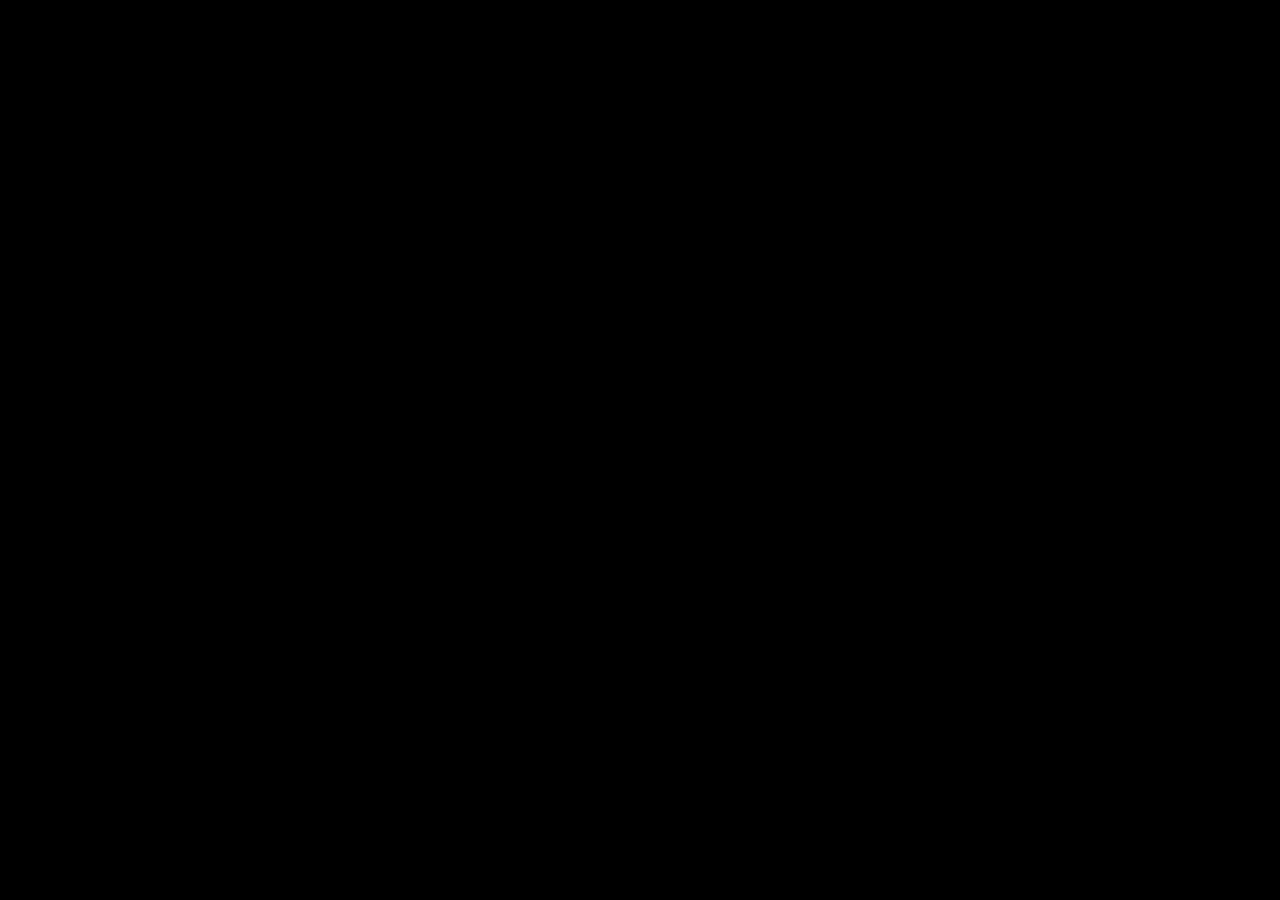
==== page3.html @ e81e43d9 "Create page3.html" ====
<!DOCTYPE html>
<html lang="en">
<head>
  <meta charset="UTF-8">
  <meta name="viewport" content="width=device-width, initial-scale=1.0">
  <title>Tour Dates - Katy Perry</title>
  <link rel="stylesheet" href="style.css">
</head>
<body>

  <main class="screen">
    <img src="screen3.png" alt="Katy Perry US Tour Polaroids">
  </main>

</body>
</html>
---- style.css ----
/* RULE 1: Only the selected screen is visible. */

* {
  box-sizing: border-box;
}

html, body {
  margin: 0;
  width: 100%;
  min-height: 100%;
  background: black;
}

/* Hide all screens by default */
.screen {
  display: none;
  position: relative;
  width: 100%;
  min-height: 100vh;
  align-items: center;
  justify-content: center;
}

/* Show the first screen when the page opens */
#screen1 {
  display: flex;
}

/* Show screen 2 when clicked */
body:has(#screen2:target) #screen1 {
  display: none;
}

#screen2:target {
  display: flex;
}

/* Show screen 3 when clicked */
body:has(#screen3:target) #screen1 {
  display: none;
}

#screen3:target {
  display: flex;
}

/* RULE 2: Images scale to fit the screen. */
.screen img {
  display: block;
  width: 100%;
  height: auto;
}

/* RULE 3: Clickable areas overlay the artwork. */
.click-area {
  position: absolute;
  display: block;
  cursor: pointer;
}

/* WAKE UP PARTY GIRL */
.wake-up {
  left: 20%;
  top: 73%;
  width: 65%;
  height: 16%;
}

/* GET UR TICKETS */
.tickets {
  left: 30%;
  top: 57%;
  width: 42%;
  height: 17%;
}

.click-area:focus-visible {
  outline: 3px solid hotpink;
}
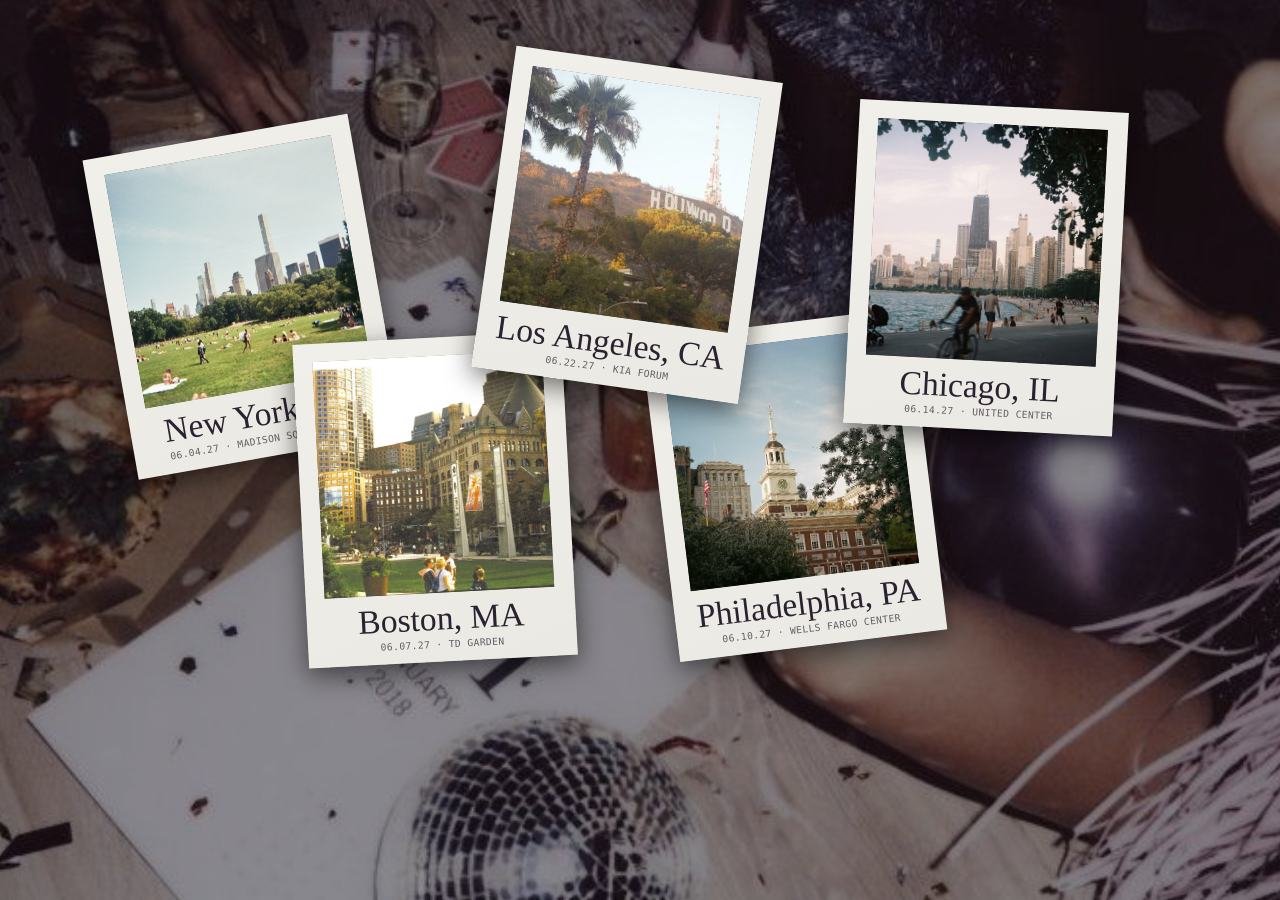
==== commit e38f9e3f: "Add files via upload" ====
--- a/page3.html
+++ b/page3.html
@@ -1,16 +1,73 @@
 <!DOCTYPE html>
 <html lang="en">
 <head>
-  <meta charset="UTF-8">
-  <meta name="viewport" content="width=device-width, initial-scale=1.0">
-  <title>Tour Dates - Katy Perry</title>
-  <link rel="stylesheet" href="style.css">
+<meta charset="utf-8">
+<meta name="viewport" content="width=device-width, initial-scale=1, viewport-fit=cover">
+<title>Tour Dates - Katy Perry</title>
+
+<style>
+:root{
+  --night:#120c18;
+  --bg-opacity:.6;                       
+  --card:#ebe9e3;
+  --script:"Mrs Saint Delafield","Snell Roundhand","Segoe Script",cursive;
+  --mono:"Space Mono",ui-monospace,monospace;
+  box-sizing:border-box;
+  padding-top:env(safe-area-inset-top,0px);
+  padding-bottom:env(safe-area-inset-bottom,0px);
+}
+html{scroll-padding-top:env(safe-area-inset-top,0px)}
+*,*::before,*::after{box-sizing:inherit}
+body{margin:0;min-height:100vh;background:var(--night);overflow-x:hidden;position:relative}
+body::before{content:"";position:fixed;inset:-4%;background:url(bg.jpg) center/cover no-repeat;opacity:var(--bg-opacity);z-index:0}
+.sr{position:absolute;width:1px;height:1px;overflow:hidden;clip:rect(0 0 0 0)}
+
+
+.stage{position:relative;z-index:1;width:min(100%,calc(100vh * 1.766));max-width:1710px;margin:0 auto;aspect-ratio:1710/968;container-type:inline-size}
+.polaroid{
+  --r:0deg;
+  position:absolute;left:calc(var(--x)*1%);top:calc(var(--y)*1%);width:calc(var(--w)*1%);
+  margin:0;display:flex;flex-direction:column;aspect-ratio:555/670;container-type:inline-size;background:linear-gradient(160deg,#f1efe9,var(--card));
+  box-shadow:0 .6cqw 2cqw rgb(0 0 0 / .55);
+  transform:translate(-50%,-50%) rotate(var(--r));
+  transition:transform .4s cubic-bezier(.3,1.5,.5,1),box-shadow .4s;
+  cursor:pointer;outline:none;
+}
+.photo{display:block;flex:none;width:calc(100% - 14.4cqw);margin:6.8cqw 7.2cqw 0;aspect-ratio:480/494;object-fit:cover;background:#222}
+figcaption{flex:1;display:flex;flex-direction:column;justify-content:center;padding:0 3cqw 1cqw;text-align:center;color:#2a2230;font-family:var(--script);font-size:min(12.5cqw,calc(84cqw/(var(--n)*.34)));line-height:1;white-space:nowrap}
+figcaption small{display:block;margin-top:1cqw;font:3.6cqw/1.4 var(--mono);letter-spacing:.04em;text-transform:uppercase;opacity:.7;white-space:normal}
+
+
+.polaroid:hover,.polaroid:focus,.polaroid:focus-visible{
+  transform:translate(-50%,-50%) rotate(0deg) scale(1.1);z-index:20!important;
+  box-shadow:0 1.6cqw 3.4cqw rgb(0 0 0 / .7)}
+.polaroid:focus-visible{outline:3px solid #ffd1f0;outline-offset:6px}
+
+.p-nyc{--x:19;--y:41;--w:21;--r:-10deg;z-index:1}
+.p-bos{--x:34;--y:69;--w:21;--r:-3deg;z-index:2}
+.p-la{--x:49;--y:31;--w:21;--r:8deg;z-index:4}
+.p-phl{--x:62;--y:67;--w:21;--r:-7deg;z-index:1}
+.p-chi{--x:77;--y:37;--w:21;--r:3deg;z-index:3}
+
+
+
+@media (max-width:760px){
+  .stage{aspect-ratio:auto;container-type:normal;display:flex;flex-wrap:wrap;justify-content:center;padding:2rem .5rem 4rem}
+  .polaroid{position:relative;left:auto;top:auto;width:46%;margin:-1rem -.4rem;transform:rotate(var(--r))}
+  .polaroid:hover,.polaroid:focus{transform:rotate(0deg) scale(1.06)}
+  .polaroid{box-shadow:0 .4rem 1rem rgb(0 0 0 / .55)}
+}
+@media (prefers-reduced-motion:reduce){.polaroid{transition:none}}
+</style>
 </head>
 <body>
-
-  <main class="screen">
-    <img src="screen3.png" alt="Katy Perry US Tour Polaroids">
-  </main>
-
+<h1 class="sr">Katy Perry, The Night Before Tour, 2027 North American Tour dates</h1>
+<main class="stage">
+  <figure class="polaroid p-nyc" tabindex="0"><img class="photo" src="nyc.jpg" alt="Brooklyn Bridge"><figcaption style="--n:12">New York, NY<small>06.04.27 · Madison Square Garden</small></figcaption></figure>
+  <figure class="polaroid p-bos" tabindex="0"><img class="photo" src="boston.jpg" alt="Boston street scene" style="object-position:55% 50%"><figcaption style="--n:10">Boston, MA<small>06.07.27 · TD Garden</small></figcaption></figure>
+  <figure class="polaroid p-la" tabindex="0"><img class="photo" src="la.jpg" alt="Hollywood sign through palm trees" style="object-position:70% 50%"><figcaption style="--n:15">Los Angeles, CA<small>06.22.27 · Kia Forum</small></figcaption></figure>
+  <figure class="polaroid p-phl" tabindex="0"><img class="photo" src="philly.jpg" alt="Independence Hall" style="object-position:48% 50%"><figcaption style="--n:16">Philadelphia, PA<small>06.10.27 · Wells Fargo Center</small></figcaption></figure>
+  <figure class="polaroid p-chi" tabindex="0"><img class="photo" src="chicago.jpg" alt="Chicago skyline from the lakefront" style="object-position:45% 50%"><figcaption style="--n:11">Chicago, IL<small>06.14.27 · United Center</small></figcaption></figure>
+</main>
 </body>
-</html>
+</html>
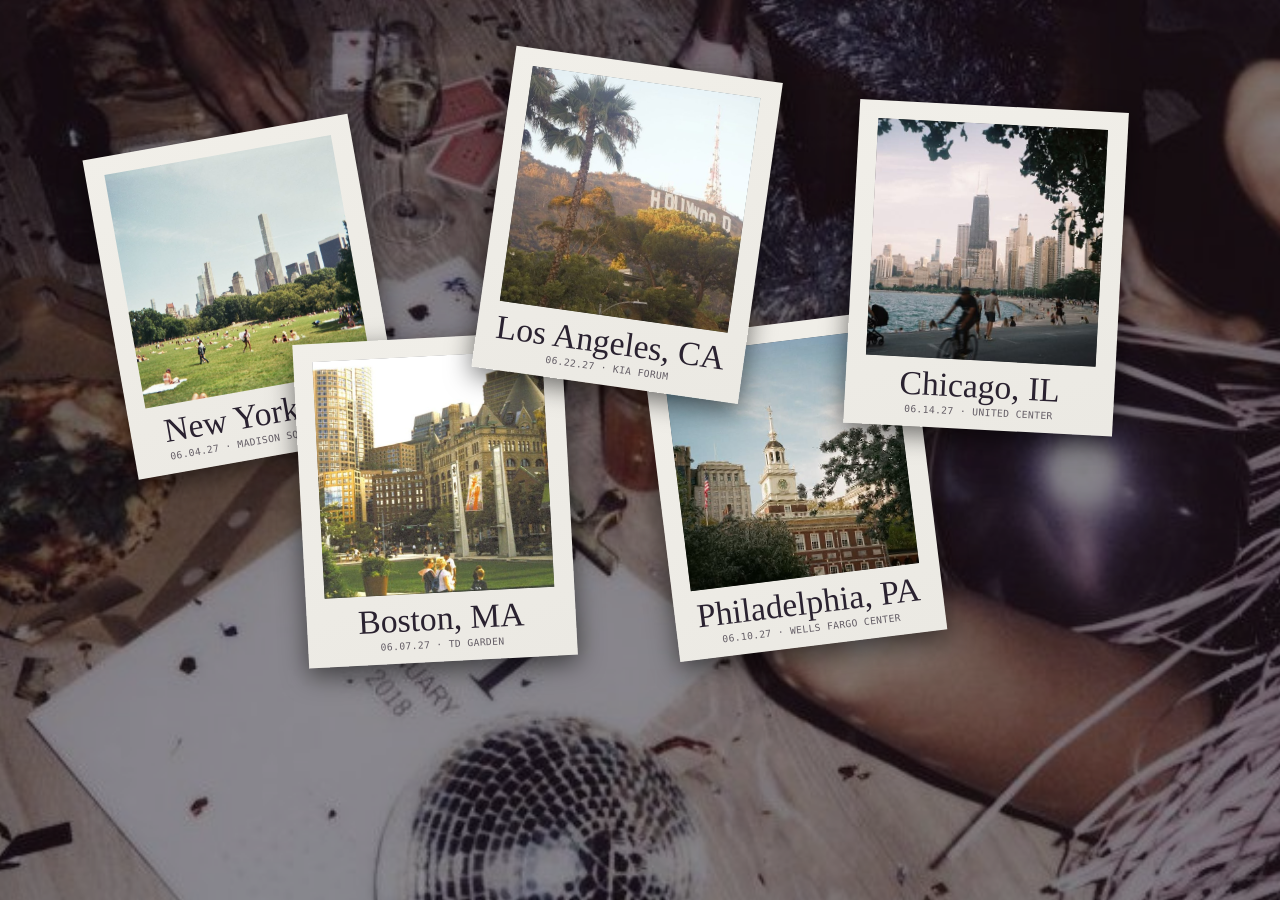
==== commit 01a557ac: "Add files via upload" ====
--- a/page3.html
+++ b/page3.html
@@ -3,7 +3,6 @@
 <head>
 <meta charset="utf-8">
 <meta name="viewport" content="width=device-width, initial-scale=1, viewport-fit=cover">
-<title>Tour Dates - Katy Perry</title>
 
 <style>
 :root{
@@ -61,13 +60,21 @@
 </style>
 </head>
 <body>
-<h1 class="sr">Katy Perry, The Night Before Tour, 2027 North American Tour dates</h1>
 <main class="stage">
-  <figure class="polaroid p-nyc" tabindex="0"><img class="photo" src="nyc.jpg" alt="Brooklyn Bridge"><figcaption style="--n:12">New York, NY<small>06.04.27 · Madison Square Garden</small></figcaption></figure>
-  <figure class="polaroid p-bos" tabindex="0"><img class="photo" src="boston.jpg" alt="Boston street scene" style="object-position:55% 50%"><figcaption style="--n:10">Boston, MA<small>06.07.27 · TD Garden</small></figcaption></figure>
-  <figure class="polaroid p-la" tabindex="0"><img class="photo" src="la.jpg" alt="Hollywood sign through palm trees" style="object-position:70% 50%"><figcaption style="--n:15">Los Angeles, CA<small>06.22.27 · Kia Forum</small></figcaption></figure>
-  <figure class="polaroid p-phl" tabindex="0"><img class="photo" src="philly.jpg" alt="Independence Hall" style="object-position:48% 50%"><figcaption style="--n:16">Philadelphia, PA<small>06.10.27 · Wells Fargo Center</small></figcaption></figure>
-  <figure class="polaroid p-chi" tabindex="0"><img class="photo" src="chicago.jpg" alt="Chicago skyline from the lakefront" style="object-position:45% 50%"><figcaption style="--n:11">Chicago, IL<small>06.14.27 · United Center</small></figcaption></figure>
+  <figure class="polaroid p-nyc" tabindex="0"><img class="photo" src="nyc.jpg">
+    <figcaption style="--n:12">New York, NY<small>06.04.27 · Madison Square Garden</small></figcaption></figure>
+
+  <figure class="polaroid p-bos" tabindex="0"><img class="photo" src="boston.jpg" style="object-position:55% 50%">
+    <figcaption style="--n:10">Boston, MA<small>06.07.27 · TD Garden</small></figcaption></figure>
+
+  <figure class="polaroid p-la" tabindex="0"><img class="photo" src="la.jpg" style="object-position:70% 50%">
+    <figcaption style="--n:15">Los Angeles, CA<small>06.22.27 · Kia Forum</small></figcaption></figure>
+
+  <figure class="polaroid p-phl" tabindex="0"><img class="photo" src="philly.jpg" style="object-position:48% 50%">
+    <figcaption style="--n:16">Philadelphia, PA<small>06.10.27 · Wells Fargo Center</small></figcaption></figure>
+    
+  <figure class="polaroid p-chi" tabindex="0"><img class="photo" src="chicago.jpg" style="object-position:45% 50%">
+    <figcaption style="--n:11">Chicago, IL<small>06.14.27 · United Center</small></figcaption></figure>
 </main>
 </body>
 </html>
